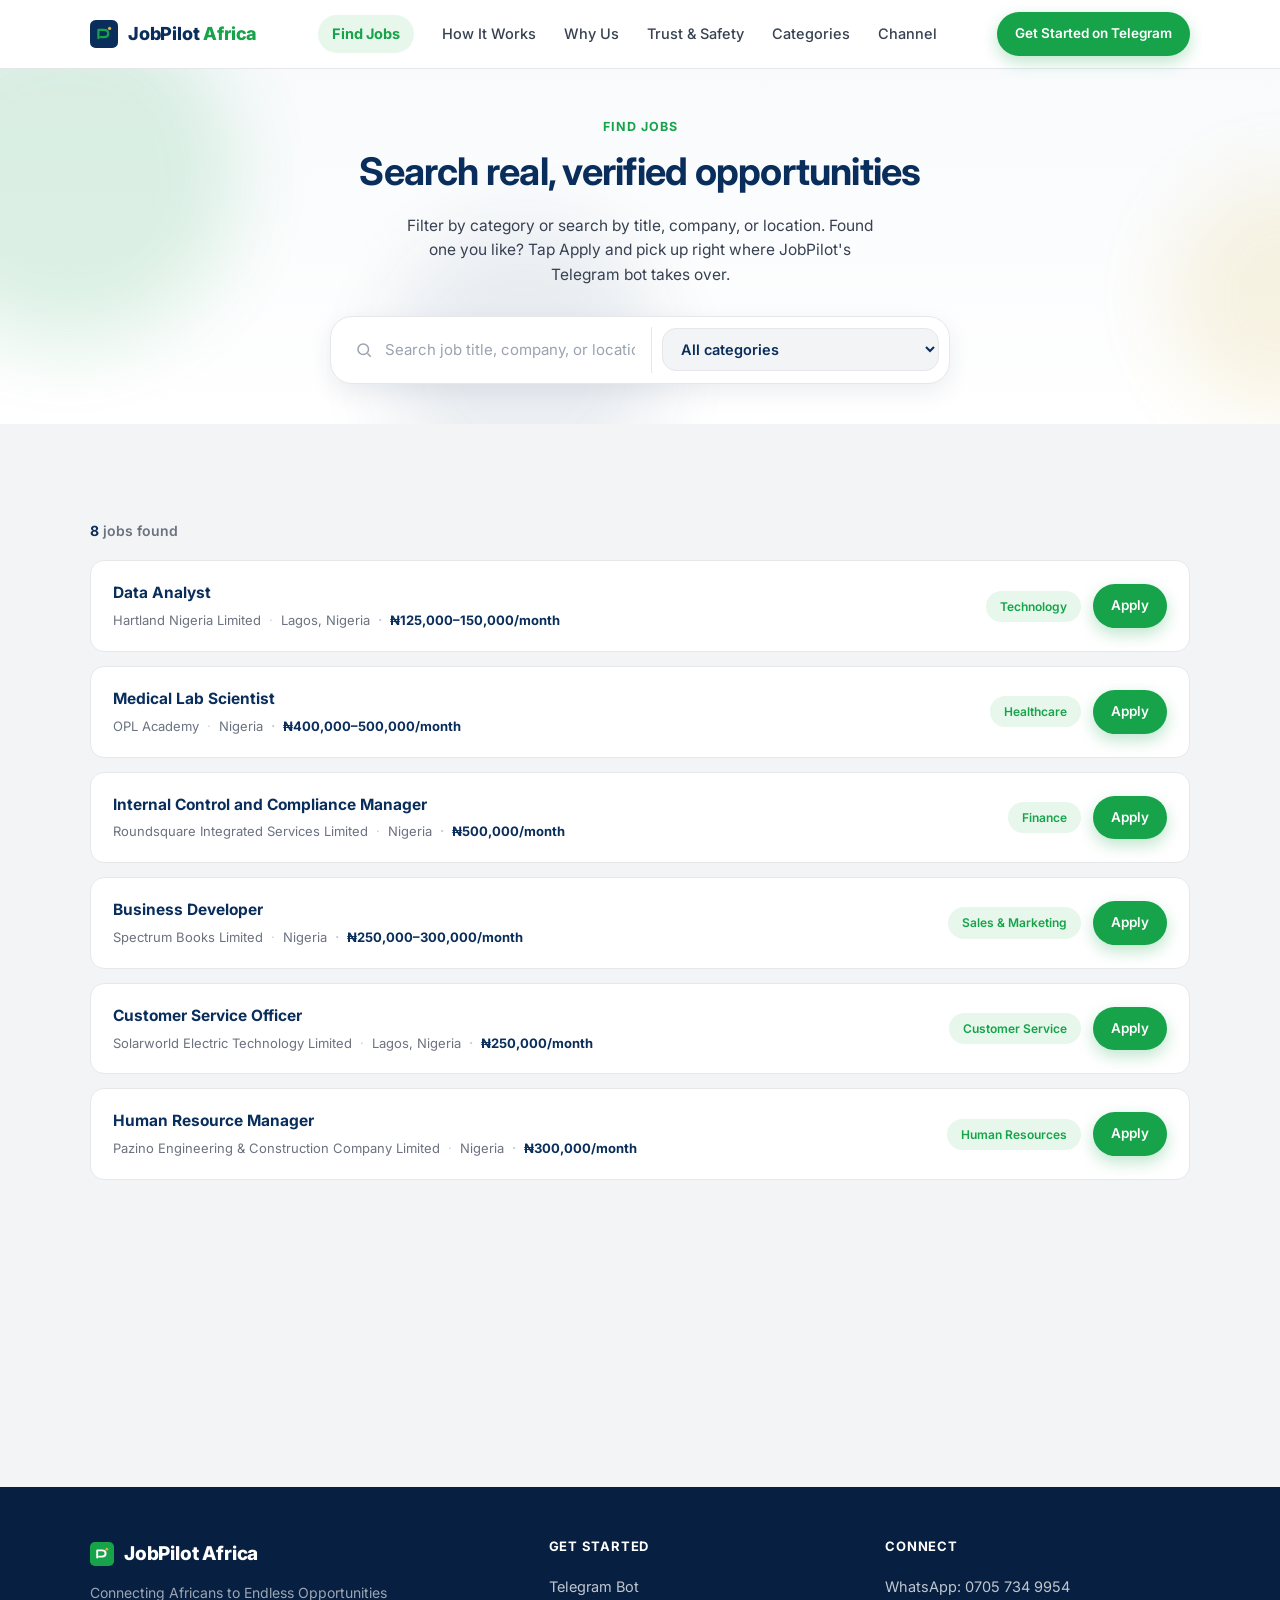
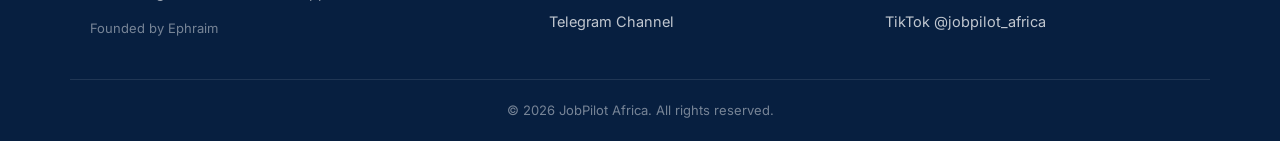
==== jobs.html @ ad6b69bc "Add jobs search page, remove flight animation, add favicon" ====
<!DOCTYPE html>
<html lang="en">
<head>
<meta charset="UTF-8">
<meta name="viewport" content="width=device-width, initial-scale=1.0">
<title>Find Jobs — JobPilot Africa</title>
<meta name="description" content="Search and filter real, verified job listings from JobPilot Africa across 16 industries in Nigeria, then apply straight from Telegram.">

<link rel="icon" href="favicon.ico" sizes="any">
<link rel="icon" href="favicon-32.png" type="image/png" sizes="32x32">
<link rel="icon" href="favicon-192.png" type="image/png" sizes="192x192">
<link rel="apple-touch-icon" href="apple-touch-icon.png">

<link rel="preconnect" href="https://fonts.googleapis.com">
<link rel="preconnect" href="https://fonts.gstatic.com" crossorigin>
<link href="https://fonts.googleapis.com/css2?family=Inter:wght@400;500;600;700;800&display=swap" rel="stylesheet">

<link rel="stylesheet" href="styles.css">
</head>
<body>

<a class="skip-link" href="#main">Skip to content</a>

<div class="scroll-progress" id="scrollProgress" aria-hidden="true"></div>

<!-- ============ HEADER ============ -->
<header class="site-header" id="top">
  <div class="container header-inner">
    <a href="index.html" class="brand">
      <span class="brand-mark" aria-hidden="true">
        <svg width="28" height="28" viewBox="0 0 100 100" fill="none">
          <rect width="100" height="100" rx="20" fill="#0A2E5C"/>
          <path d="M30 65 L30 35 L50 35 Q65 35 65 48 Q65 61 50 61 L38 61" stroke="#16A34A" stroke-width="8" fill="none" stroke-linecap="round" stroke-linejoin="round"/>
          <circle cx="70" cy="30" r="6" fill="#D4AF37"/>
        </svg>
      </span>
      <span class="brand-name">JobPilot <span class="brand-name-accent">Africa</span></span>
    </a>

    <nav class="main-nav" id="main-nav" aria-label="Primary">
      <a href="jobs.html" class="nav-highlight">Find Jobs</a>
      <a href="index.html#how-it-works">How It Works</a>
      <a href="index.html#why-us">Why Us</a>
      <a href="index.html#trust">Trust &amp; Safety</a>
      <a href="index.html#categories">Categories</a>
      <a href="https://t.me/jobpilotafrica" target="_blank" rel="noopener">Channel</a>
    </nav>

    <div class="header-actions">
      <a class="btn btn-primary btn-sm" href="https://t.me/JobPilot_Africa_Bot" target="_blank" rel="noopener">Get Started on Telegram</a>
      <button class="nav-toggle" id="navToggle" aria-label="Toggle menu" aria-expanded="false" aria-controls="mobileNav">
        <span></span><span></span><span></span>
      </button>
    </div>
  </div>

  <div class="mobile-nav" id="mobileNav">
    <a href="jobs.html" class="nav-highlight">Find Jobs</a>
    <a href="index.html#how-it-works">How It Works</a>
    <a href="index.html#why-us">Why Us</a>
    <a href="index.html#trust">Trust &amp; Safety</a>
    <a href="index.html#categories">Categories</a>
    <a href="https://t.me/jobpilotafrica" target="_blank" rel="noopener">Our Channel</a>
    <a class="btn btn-primary" href="https://t.me/JobPilot_Africa_Bot" target="_blank" rel="noopener">Get Started on Telegram</a>
  </div>
</header>

<main id="main">

  <!-- ============ JOBS SEARCH HERO ============ -->
  <section class="jobs-hero">
    <div class="jobs-hero-blobs" aria-hidden="true">
      <span class="blob blob-green"></span>
      <span class="blob blob-gold"></span>
      <span class="blob blob-navy"></span>
    </div>
    <div class="container jobs-hero-inner">
      <p class="eyebrow">Find Jobs</p>
      <h1>Search real, verified opportunities</h1>
      <p class="jobs-hero-sub">Filter by category or search by title, company, or location. Found one you like? Tap Apply and pick up right where JobPilot's Telegram bot takes over.</p>

      <div class="jobs-search-bar">
        <label class="jobs-search-input-wrap">
          <svg width="18" height="18" viewBox="0 0 24 24" fill="none" stroke="currentColor" stroke-width="2" aria-hidden="true"><circle cx="11" cy="11" r="7"/><path d="M21 21l-4.3-4.3"/></svg>
          <input type="text" id="jobSearchInput" placeholder="Search job title, company, or location…" autocomplete="off">
        </label>
        <select class="jobs-filter-select" id="categoryFilter">
          <option value="">All categories</option>
        </select>
      </div>
    </div>
  </section>

  <!-- ============ RESULTS ============ -->
  <section class="section jobs-section">
    <div class="container">
      <div class="jobs-results-bar">
        <p class="jobs-results-count" id="resultsCount" aria-live="polite"></p>
      </div>

      <div class="search-loading" id="searchLoading" aria-hidden="true">
        <span class="dots"><span></span><span></span><span></span></span>
        <span>Searching JobPilot listings…</span>
      </div>

      <div class="jobs-results-grid" id="jobsResultsGrid"></div>

      <div class="jobs-empty-state" id="jobsEmptyState">
        <h3>No listings match that search — yet</h3>
        <p>We add new verified jobs to this category regularly. In the meantime, see the full live list and set up Job Alerts inside the Telegram bot.</p>
        <a class="btn btn-primary" href="https://t.me/JobPilot_Africa_Bot" target="_blank" rel="noopener">Open Telegram bot</a>
      </div>
    </div>
  </section>

</main>

<!-- ============ FOOTER ============ -->
<footer class="site-footer">
  <div class="container footer-inner">
    <div class="footer-brand">
      <span class="brand">
        <span class="brand-mark" aria-hidden="true">
          <svg width="24" height="24" viewBox="0 0 100 100" fill="none">
            <rect width="100" height="100" rx="20" fill="#16A34A"/>
            <path d="M30 65 L30 35 L50 35 Q65 35 65 48 Q65 61 50 61 L38 61" stroke="#FFFFFF" stroke-width="8" fill="none" stroke-linecap="round" stroke-linejoin="round"/>
            <circle cx="70" cy="30" r="6" fill="#D4AF37"/>
          </svg>
        </span>
        <span class="brand-name footer-brand-name">JobPilot Africa</span>
      </span>
      <p class="footer-motto">Connecting Africans to Endless Opportunities</p>
      <p class="footer-founder">Founded by Ephraim</p>
    </div>

    <div class="footer-col">
      <h4>Get started</h4>
      <a href="https://t.me/JobPilot_Africa_Bot" target="_blank" rel="noopener">Telegram Bot</a>
      <a href="https://t.me/jobpilotafrica" target="_blank" rel="noopener">Telegram Channel</a>
    </div>

    <div class="footer-col">
      <h4>Connect</h4>
      <a href="https://wa.me/2347057349954" target="_blank" rel="noopener">WhatsApp: 0705 734 9954</a>
      <a href="https://www.tiktok.com/@jobpilot_africa" target="_blank" rel="noopener">TikTok @jobpilot_africa</a>
    </div>
  </div>

  <div class="container footer-bottom">
    <p>&copy; <span id="year"></span> JobPilot Africa. All rights reserved.</p>
  </div>
</footer>

<script src="jobs-data.js"></script>
<script src="jobs.js"></script>
</body>
</html>
---- styles.css ----
/* ==========================================================
   JobPilot Africa — Landing Page Styles
   ========================================================== */

:root {
  --navy: #0A2E5C;
  --navy-dark: #071f40;
  --green: #16A34A;
  --green-dark: #128a3e;
  --gold: #D4AF37;
  --white: #FFFFFF;
  --grey-light: #F3F4F6;
  --grey-dark: #374151;

  --border: #E5E7EB;
  --radius-sm: 8px;
  --radius-md: 14px;
  --radius-lg: 22px;
  --shadow-sm: 0 1px 2px rgba(10, 46, 92, 0.06);
  --shadow-md: 0 8px 24px rgba(10, 46, 92, 0.08);
  --shadow-lg: 0 20px 48px rgba(10, 46, 92, 0.14);
  --container-w: 1140px;
  --font: 'Inter', -apple-system, BlinkMacSystemFont, 'Segoe UI', Roboto, sans-serif;
}

* { box-sizing: border-box; }
html { scroll-behavior: smooth; }

body {
  margin: 0;
  font-family: var(--font);
  color: var(--grey-dark);
  background: var(--white);
  line-height: 1.6;
  -webkit-font-smoothing: antialiased;
}

img, svg { display: block; max-width: 100%; }

a { color: inherit; text-decoration: none; }

h1, h2, h3, h4 {
  color: var(--navy);
  font-weight: 700;
  line-height: 1.2;
  margin: 0 0 0.5em;
}

p { margin: 0 0 1em; }
p:last-child { margin-bottom: 0; }

.container {
  width: 100%;
  max-width: var(--container-w);
  margin: 0 auto;
  padding: 0 20px;
}

.skip-link {
  position: absolute;
  left: -999px;
  top: 0;
  background: var(--navy);
  color: #fff;
  padding: 10px 16px;
  border-radius: 0 0 8px 0;
  z-index: 1000;
}
.skip-link:focus { left: 0; }

/* ---------- Scroll progress bar ---------- */
.scroll-progress {
  position: fixed;
  top: 0;
  left: 0;
  height: 3px;
  width: 100%;
  z-index: 200;
  background: transparent;
  pointer-events: none;
}
.scroll-progress::before {
  content: '';
  display: block;
  height: 100%;
  width: var(--scroll-pct, 0%);
  background: linear-gradient(90deg, var(--green), var(--gold));
  transition: width 0.05s linear;
}

/* Give hover-interactive cards their own stacking context so a lifted
   card's shadow/transform reliably renders above its grid neighbors. */
.card, .step, .feature, .category-card, .opportunity-card,
.stats-strip, .section-head, .cta-inline, .final-cta-inner {
  position: relative;
  z-index: 1;
}

/* ---------- Buttons ---------- */
.btn {
  display: inline-flex;
  align-items: center;
  justify-content: center;
  gap: 8px;
  font-weight: 600;
  font-size: 15px;
  padding: 12px 22px;
  border-radius: 999px;
  border: 2px solid transparent;
  cursor: pointer;
  position: relative;
  overflow: hidden;
  isolation: isolate;
  transition: transform 0.2s cubic-bezier(0.22, 1, 0.36, 1), box-shadow 0.2s ease, background 0.15s ease, color 0.15s ease, border-color 0.15s ease;
  white-space: nowrap;
}
.btn::before {
  content: '';
  position: absolute;
  inset: 0;
  z-index: -1;
  background: linear-gradient(115deg, transparent 30%, rgba(255, 255, 255, 0.35) 48%, rgba(255, 255, 255, 0.35) 52%, transparent 70%);
  transform: translateX(-120%);
  transition: transform 0.6s ease;
}
.btn:hover::before { transform: translateX(120%); }
.btn-primary {
  background: var(--green);
  color: #fff;
  box-shadow: 0 6px 16px rgba(22, 163, 74, 0.28);
}
.btn-primary:hover { background: var(--green-dark); transform: translateY(-2px) scale(1.02); box-shadow: 0 10px 24px rgba(22, 163, 74, 0.34); }
.btn-primary:active { transform: translateY(0) scale(0.99); }
.btn-ghost {
  background: transparent;
  color: var(--navy);
  border-color: var(--border);
}
.btn-ghost:hover { border-color: var(--navy); background: var(--grey-light); transform: translateY(-2px); }
.btn-lg { padding: 15px 30px; font-size: 16px; }
.btn-sm { padding: 9px 16px; font-size: 13.5px; }

/* ---------- Header ---------- */
.site-header {
  position: sticky;
  top: 0;
  z-index: 100;
  background: rgba(255, 255, 255, 0.92);
  backdrop-filter: saturate(180%) blur(10px);
  border-bottom: 1px solid var(--border);
  box-shadow: 0 1px 0 rgba(10, 46, 92, 0);
  transition: box-shadow 0.3s ease;
}
.site-header.scrolled { box-shadow: 0 8px 24px rgba(10, 46, 92, 0.09); }
.header-inner {
  display: flex;
  align-items: center;
  justify-content: space-between;
  height: 68px;
  gap: 16px;
}
.brand { display: flex; align-items: center; gap: 10px; }
.brand-mark { display: flex; }
.brand-name {
  font-weight: 800;
  font-size: 18px;
  color: var(--navy);
  letter-spacing: -0.01em;
}
.brand-name-accent { color: var(--green); }
.footer-brand-name { color: #fff; font-size: 19px; }

.main-nav {
  display: none;
  align-items: center;
  gap: 28px;
  font-weight: 500;
  font-size: 14.5px;
  color: var(--grey-dark);
}
.main-nav a {
  position: relative;
  padding: 4px 0;
  transition: color 0.2s ease;
}
.main-nav a::after {
  content: '';
  position: absolute;
  left: 0;
  bottom: -2px;
  width: 100%;
  height: 2px;
  background: var(--green);
  border-radius: 2px;
  transform: scaleX(0);
  transform-origin: right;
  transition: transform 0.28s ease;
}
.main-nav a:hover { color: var(--green); }
.main-nav a:hover::after { transform: scaleX(1); transform-origin: left; }

/* "Find Jobs" nav pill — the entry point into the search page, so it gets
   a little visual weight instead of blending into the plain text links. */
.main-nav a.nav-highlight,
.mobile-nav a.nav-highlight {
  color: var(--green);
  font-weight: 700;
}
.main-nav a.nav-highlight {
  background: #E7F7EC;
  padding: 7px 14px;
  border-radius: 999px;
}
.main-nav a.nav-highlight::after { display: none; }
.main-nav a.nav-highlight:hover { background: var(--green); color: #fff; }

.header-actions { display: flex; align-items: center; gap: 14px; }
.header-actions .btn-primary { display: none; }

.nav-toggle {
  display: flex;
  flex-direction: column;
  justify-content: center;
  gap: 5px;
  width: 38px;
  height: 38px;
  background: none;
  border: 1px solid var(--border);
  border-radius: var(--radius-sm);
  cursor: pointer;
}
.nav-toggle span {
  display: block;
  width: 18px;
  height: 2px;
  margin: 0 auto;
  background: var(--navy);
  transition: transform 0.2s ease, opacity 0.2s ease;
}
.nav-toggle.open span:nth-child(1) { transform: translateY(7px) rotate(45deg); }
.nav-toggle.open span:nth-child(2) { opacity: 0; }
.nav-toggle.open span:nth-child(3) { transform: translateY(-7px) rotate(-45deg); }

.mobile-nav {
  display: flex;
  flex-direction: column;
  gap: 2px;
  max-height: 0;
  overflow: hidden;
  background: var(--white);
  border-bottom: 1px solid transparent;
  transition: max-height 0.28s ease, border-color 0.28s ease;
}
.mobile-nav.open { max-height: 340px; border-color: var(--border); }
.mobile-nav a {
  padding: 14px 20px;
  font-weight: 500;
  font-size: 15px;
  border-top: 1px solid var(--border);
}
.mobile-nav .btn { margin: 14px 20px; }

/* ---------- Hero ---------- */
.hero { background: linear-gradient(180deg, #F8FAFC 0%, #FFFFFF 100%); }
/* hero-top contains the blobs' absolute positioning context — deliberately
   does NOT include .stats-strip below, so the blobs can never paint over it
   (they used to, when .hero itself was the containing block: an absolutely
   positioned z-index:0 layer paints *after* — i.e. on top of — a plain
   static in-flow sibling like .stats-strip in CSS's stacking order, which
   is what was washing out the ₦2,000 stat). */
.hero-top { position: relative; overflow: hidden; }
.hero-inner {
  position: relative;
  z-index: 20;
  display: grid;
  grid-template-columns: 1fr;
  gap: 40px;
  padding: 56px 20px 48px;
  align-items: center;
}

/* Ambient background blobs — confined to .hero-top, sized with clamp() so
   they scale down on narrow screens instead of overlapping the headline. */
.hero-blobs {
  position: absolute;
  inset: 0;
  z-index: 0;
  overflow: hidden;
  pointer-events: none;
  transform: translateY(calc(var(--hero-scroll, 0) * 30px));
  opacity: calc(1 - var(--hero-scroll, 0) * 0.6);
  transition: opacity 0.1s linear;
}
.blob {
  position: absolute;
  border-radius: 50%;
  filter: blur(40px);
  opacity: 0.14;
  will-change: transform;
}
.blob-green {
  width: clamp(110px, 34vw, 340px);
  height: clamp(110px, 34vw, 340px);
  background: var(--green);
  top: -12%;
  left: -10%;
  animation: blobDrift 16s ease-in-out infinite;
}
.blob-gold {
  width: clamp(90px, 24vw, 240px);
  height: clamp(90px, 24vw, 240px);
  background: var(--gold);
  top: 42%;
  right: -8%;
  animation: blobDrift 20s ease-in-out infinite reverse;
}
.blob-navy {
  width: clamp(100px, 28vw, 280px);
  height: clamp(100px, 28vw, 280px);
  background: var(--navy);
  bottom: -14%;
  left: 22%;
  opacity: 0.09;
  animation: blobDrift 18s ease-in-out infinite;
  animation-delay: -4s;
}
@keyframes blobDrift {
  0%, 100% { transform: translate(0, 0) scale(1); }
  33% { transform: translate(16px, 12px) scale(1.06); }
  66% { transform: translate(-12px, 16px) scale(0.96); }
}
@media (max-width: 480px) {
  .blob { filter: blur(28px); opacity: 0.12; }
  .blob-green { top: -14%; left: -14%; }
  .blob-gold { top: 46%; right: -12%; }
}

/* Staggered hero entrance */
.hero-in {
  opacity: 0;
  transform: translateY(18px);
  animation: fadeInUp 0.7s cubic-bezier(0.22, 1, 0.36, 1) forwards;
}
.hero-in-1 { animation-delay: 0.05s; }
.hero-in-2 { animation-delay: 0.15s; }
.hero-in-3 { animation-delay: 0.28s; }
.hero-in-4 { animation-delay: 0.4s; }
.hero-in-5 { animation-delay: 0.5s; }

@keyframes fadeInUp {
  to { opacity: 1; transform: translateY(0); }
}
.eyebrow {
  text-transform: uppercase;
  letter-spacing: 0.08em;
  font-size: 12.5px;
  font-weight: 700;
  color: var(--green);
  margin: 0 0 12px;
}
.hero h1 {
  font-size: clamp(30px, 6vw, 48px);
  letter-spacing: -0.02em;
  margin-bottom: 18px;
}
.text-accent { color: var(--green); }
.hero-sub {
  font-size: 17px;
  color: var(--grey-dark);
  max-width: 540px;
  margin-bottom: 26px;
}
.hero-ctas { display: flex; flex-wrap: wrap; gap: 14px; margin-bottom: 16px; }
.hero-note { font-size: 13.5px; color: #6B7280; }

.hero-visual { display: flex; justify-content: center; perspective: 1000px; }
.phone-card-float {
  width: 100%;
  max-width: 360px;
  animation: floatBob 5s ease-in-out 1.1s infinite;
}
.phone-card {
  width: 100%;
  background: var(--navy);
  border-radius: var(--radius-lg);
  box-shadow: var(--shadow-lg);
  overflow: hidden;
  border: 1px solid rgba(255,255,255,0.06);
  transform-style: preserve-3d;
  transition: transform 0.25s ease-out, box-shadow 0.25s ease-out;
  will-change: transform;
}
@keyframes floatBob {
  0%, 100% { transform: translateY(0); }
  50% { transform: translateY(-10px); }
}
.phone-card-header {
  display: flex;
  align-items: center;
  gap: 6px;
  padding: 14px 16px;
  border-bottom: 1px solid rgba(255,255,255,0.08);
}
.phone-card-header .dot { width: 9px; height: 9px; border-radius: 50%; }
.phone-card-title {
  margin-left: 8px;
  color: rgba(255,255,255,0.75);
  font-size: 12.5px;
  font-weight: 600;
}
.phone-card-body { padding: 18px 16px 22px; display: flex; flex-direction: column; gap: 10px; }
.chat-bubble {
  padding: 10px 14px;
  border-radius: 14px;
  font-size: 13px;
  line-height: 1.45;
  max-width: 88%;
  opacity: 0;
}
.chat-bubble.bot {
  background: rgba(255,255,255,0.08);
  color: #E5E7EB;
  border-bottom-left-radius: 4px;
  align-self: flex-start;
  transform: translate(-10px, 6px);
}
.chat-bubble.user {
  background: var(--green);
  color: #fff;
  border-bottom-right-radius: 4px;
  align-self: flex-end;
  transform: translate(10px, 6px);
}
.bubble-1 { animation-delay: 0.9s; }
.bubble-2 { animation-delay: 1.6s; }
.bubble-3 { animation-delay: 2.75s; }
@keyframes bubbleIn { to { opacity: 1; transform: translate(0, 0); } }

.typing-indicator {
  display: flex;
  align-items: center;
  gap: 4px;
  align-self: flex-start;
  padding: 10px 12px;
  opacity: 0;
  animation-delay: 2.2s;
}
.typing-indicator span {
  width: 6px; height: 6px;
  border-radius: 50%;
  background: rgba(255,255,255,0.55);
  animation: dotPulse 1s ease-in-out infinite;
}
.typing-indicator span:nth-child(2) { animation-delay: 0.15s; }
.typing-indicator span:nth-child(3) { animation-delay: 0.3s; }
@keyframes typingAppear {
  0% { opacity: 0; }
  15%, 80% { opacity: 1; }
  100% { opacity: 0; }
}
@keyframes dotPulse {
  0%, 60%, 100% { transform: translateY(0); opacity: 0.5; }
  30% { transform: translateY(-3px); opacity: 1; }
}

.cv-preview {
  margin-top: 8px;
  background: #fff;
  border-radius: 10px;
  padding: 16px;
  display: flex;
  flex-direction: column;
  gap: 8px;
  opacity: 0;
  transform: translateY(6px);
  animation-delay: 3.35s;
}
.cv-line {
  height: 8px;
  border-radius: 4px;
  background: var(--grey-light);
  width: 80%;
  transform: scaleX(0);
  transform-origin: left;
  animation-delay: 3.55s;
}
.cv-line-title { width: 45%; height: 10px; background: var(--gold); animation-delay: 3.45s; }
.cv-line:nth-of-type(2) { animation-delay: 3.6s; }
.cv-line:nth-of-type(3) { animation-delay: 3.72s; }
.cv-line:nth-of-type(4) { animation-delay: 3.84s; }

/* All of the above are dormant (opacity:0, no animation-name) until the
   hero mockup scrolls into view — see IntersectionObserver in script.js.
   Longhand animation-* properties here (never the shorthand) so they layer
   on top of the animation-delay values above instead of resetting them. */
.phone-card-body.chat-animate .chat-bubble {
  animation-name: bubbleIn;
  animation-duration: 0.5s;
  animation-timing-function: cubic-bezier(0.22, 1, 0.36, 1);
  animation-fill-mode: forwards;
}
.phone-card-body.chat-animate .typing-indicator {
  animation-name: typingAppear;
  animation-duration: 1.15s;
  animation-timing-function: ease;
  animation-fill-mode: forwards;
}
.phone-card-body.chat-animate .cv-preview {
  animation-name: bubbleIn;
  animation-duration: 0.5s;
  animation-timing-function: ease;
  animation-fill-mode: forwards;
}
.phone-card-body.chat-animate .cv-line {
  animation-name: growLine;
  animation-duration: 0.5s;
  animation-timing-function: ease-out;
  animation-fill-mode: forwards;
}
@keyframes growLine { to { transform: scaleX(1); } }

/* Stats strip */
.stats-strip { background: var(--navy); }
.stats-grid {
  display: grid;
  grid-template-columns: repeat(2, 1fr);
  gap: 24px;
  padding: 30px 20px;
}
.stat { text-align: center; }
.stat-num { display: block; font-size: 26px; font-weight: 800; color: var(--gold); font-variant-numeric: tabular-nums; }
.stat-label { display: block; font-size: 12.5px; color: rgba(255,255,255,0.75); margin-top: 4px; }

/* ---------- Sections ---------- */
.section { padding: 72px 0; }
.section:nth-of-type(even) { background: var(--grey-light); }
.section-head { max-width: 620px; margin: 0 auto 44px; text-align: center; }
.section-head h2 { font-size: clamp(24px, 4vw, 34px); letter-spacing: -0.01em; }
.section-sub { color: #6B7280; font-size: 15.5px; }

.grid-3 {
  display: grid;
  grid-template-columns: 1fr;
  gap: 20px;
}

.card {
  background: var(--white);
  border: 1px solid var(--border);
  border-radius: var(--radius-md);
  padding: 28px 24px;
  box-shadow: var(--shadow-sm);
  transition: transform 0.25s cubic-bezier(0.22, 1, 0.36, 1), box-shadow 0.25s ease;
}
.card:hover { transform: translateY(-4px); box-shadow: var(--shadow-md); }
.card-icon {
  width: 44px; height: 44px;
  border-radius: 12px;
  background: var(--grey-light);
  display: flex; align-items: center; justify-content: center;
  margin-bottom: 16px;
  transition: transform 0.25s ease, background 0.25s ease;
}
.card:hover .card-icon { transform: scale(1.08) rotate(-4deg); background: #E7F7EC; }
.card h3 { font-size: 17px; margin-bottom: 8px; }
.card p { color: #6B7280; font-size: 14.5px; }

/* How it works */
.steps {
  display: grid;
  grid-template-columns: 1fr;
  gap: 22px;
  margin-bottom: 40px;
}
.step {
  background: var(--white);
  border: 1px solid var(--border);
  border-radius: var(--radius-md);
  padding: 26px 22px;
  position: relative;
  transition: transform 0.25s cubic-bezier(0.22, 1, 0.36, 1), box-shadow 0.25s ease;
}
.step:hover { transform: translateY(-4px); box-shadow: var(--shadow-md); }
.step-num {
  width: 34px; height: 34px;
  border-radius: 50%;
  background: var(--navy);
  color: var(--gold);
  font-weight: 800;
  font-size: 15px;
  display: flex; align-items: center; justify-content: center;
  margin-bottom: 14px;
  transition: transform 0.25s ease, background 0.25s ease;
}
.step:hover .step-num { transform: scale(1.1); background: var(--green); }
.step h3 { font-size: 16.5px; margin-bottom: 6px; }
.step p { color: #6B7280; font-size: 14.5px; }
.cta-inline { text-align: center; }

/* Why us */
.feature {
  background: var(--white);
  border: 1px solid var(--border);
  border-radius: var(--radius-md);
  padding: 26px 22px;
  transition: transform 0.25s cubic-bezier(0.22, 1, 0.36, 1), box-shadow 0.25s ease;
}
.feature:hover { transform: translateY(-4px); box-shadow: var(--shadow-md); }
.feature-badge {
  display: inline-flex;
  align-items: center;
  justify-content: center;
  width: 38px; height: 38px;
  border-radius: 10px;
  background: var(--navy);
  color: var(--gold);
  font-weight: 800;
  font-size: 15px;
  margin-bottom: 14px;
  transition: transform 0.25s ease;
}
.feature:hover .feature-badge { transform: scale(1.1) rotate(-4deg); }
.feature h3 { font-size: 16.5px; margin-bottom: 6px; }
.feature p { color: #6B7280; font-size: 14.5px; }

/* Categories */
.category-grid {
  display: grid;
  grid-template-columns: repeat(2, 1fr);
  gap: 12px;
}
.category-card {
  background: var(--white);
  border: 1px solid var(--border);
  border-radius: var(--radius-sm);
  padding: 16px 16px;
  border-left: 4px solid var(--green);
  transition: transform 0.2s cubic-bezier(0.22, 1, 0.36, 1), box-shadow 0.2s ease, border-color 0.2s ease;
  opacity: 0;
  transform: translateY(14px);
}
.category-grid.is-visible .category-card {
  animation: fadeInUp 0.55s cubic-bezier(0.22, 1, 0.36, 1) forwards;
}
.category-card:hover {
  transform: translateY(-3px);
  box-shadow: var(--shadow-md);
  border-left-color: var(--gold);
}
.category-card .cat-name { display: block; font-weight: 600; font-size: 14px; color: var(--navy); margin-bottom: 3px; }
.category-card .cat-count { display: block; font-size: 12.5px; color: #6B7280; }

/* Live Opportunities */
.opportunity-grid {
  display: grid;
  grid-template-columns: 1fr;
  gap: 14px;
  margin-bottom: 32px;
}
.opportunity-card {
  background: var(--white);
  border: 1px solid var(--border);
  border-radius: var(--radius-md);
  padding: 20px 22px;
  display: flex;
  align-items: center;
  justify-content: space-between;
  gap: 16px;
  flex-wrap: wrap;
  opacity: 0;
  transform: translateY(14px);
  transition: transform 0.25s cubic-bezier(0.22, 1, 0.36, 1), box-shadow 0.25s ease, border-color 0.25s ease;
}
.opportunity-grid.is-visible .opportunity-card {
  animation: fadeInUp 0.55s cubic-bezier(0.22, 1, 0.36, 1) forwards;
}
.opportunity-card:hover {
  transform: translateY(-3px);
  box-shadow: var(--shadow-md);
  border-color: var(--green);
}
.opportunity-main { min-width: 0; }
.opportunity-title {
  display: block;
  font-weight: 700;
  font-size: 15.5px;
  color: var(--navy);
  margin-bottom: 4px;
}
.opportunity-meta {
  display: flex;
  flex-wrap: wrap;
  align-items: center;
  gap: 8px;
  font-size: 13px;
  color: #6B7280;
}
.opportunity-meta .dot-sep::before { content: '·'; margin-right: 8px; color: #C7CCD3; }
.opportunity-category {
  flex-shrink: 0;
  font-size: 12px;
  font-weight: 600;
  color: var(--green);
  background: #E7F7EC;
  border-radius: 999px;
  padding: 6px 14px;
  white-space: nowrap;
}
.opportunity-salary {
  font-weight: 700;
  color: var(--navy);
}

/* ---------- Jobs search page (jobs.html) ---------- */

/* Header banner: same soft gradient + drifting blob treatment as the hero,
   scoped to its own container so it doesn't depend on hero markup. */
.jobs-hero {
  position: relative;
  overflow: hidden;
  background: linear-gradient(180deg, #F8FAFC 0%, #FFFFFF 100%);
  padding: 48px 0 40px;
  text-align: center;
}
.jobs-hero-blobs {
  position: absolute;
  inset: 0;
  z-index: 0;
  overflow: hidden;
  pointer-events: none;
}
.jobs-hero-blobs .blob-green { top: -18%; left: -8%; }
.jobs-hero-blobs .blob-gold { top: 30%; right: -10%; }
.jobs-hero-blobs .blob-navy { bottom: -22%; left: 30%; opacity: 0.08; }
.jobs-hero-inner { position: relative; z-index: 1; max-width: 680px; margin: 0 auto; }
.jobs-hero .eyebrow { justify-content: center; display: flex; }
.jobs-hero h1 { font-size: clamp(26px, 5vw, 38px); letter-spacing: -0.02em; }
.jobs-hero-sub { color: var(--grey-dark); font-size: 15.5px; max-width: 480px; margin: 0 auto 28px; }

/* Search bar */
.jobs-search-bar {
  display: flex;
  flex-direction: column;
  gap: 10px;
  background: var(--white);
  border: 1px solid var(--border);
  border-radius: var(--radius-lg);
  box-shadow: var(--shadow-md);
  padding: 10px;
  max-width: 620px;
  margin: 0 auto;
}
.jobs-search-input-wrap {
  display: flex;
  align-items: center;
  gap: 10px;
  padding: 10px 14px;
  flex: 1;
}
.jobs-search-input-wrap svg { flex-shrink: 0; color: #9AA3AF; }
.jobs-search-input-wrap input {
  border: none;
  outline: none;
  font: inherit;
  font-size: 15px;
  color: var(--grey-dark);
  width: 100%;
  background: transparent;
}
.jobs-search-input-wrap input::placeholder { color: #9AA3AF; }
.jobs-filter-select {
  border: 1px solid var(--border);
  border-radius: var(--radius-md);
  padding: 11px 14px;
  font: inherit;
  font-size: 14.5px;
  font-weight: 600;
  color: var(--navy);
  background: var(--grey-light);
  cursor: pointer;
}
.jobs-filter-select:focus { outline: 2px solid var(--green); outline-offset: 1px; }

/* Live "searching" indicator — three bouncing dots in brand colours, shown
   briefly while a search/filter is being applied so it reads as a live
   lookup rather than an instant client-side filter. */
.search-loading {
  display: none;
  align-items: center;
  justify-content: center;
  gap: 8px;
  padding: 36px 0;
  color: var(--navy);
  font-size: 14px;
  font-weight: 600;
}
.search-loading.is-active { display: flex; }
.search-loading .dots { display: flex; gap: 6px; }
.search-loading .dots span {
  width: 9px;
  height: 9px;
  border-radius: 50%;
  animation: searchDotPulse 1s ease-in-out infinite;
}
.search-loading .dots span:nth-child(1) { background: var(--green); animation-delay: 0s; }
.search-loading .dots span:nth-child(2) { background: var(--gold); animation-delay: 0.15s; }
.search-loading .dots span:nth-child(3) { background: var(--navy); animation-delay: 0.3s; }
@keyframes searchDotPulse {
  0%, 60%, 100% { transform: translateY(0) scale(1); opacity: 0.55; }
  30% { transform: translateY(-6px) scale(1.15); opacity: 1; }
}

.jobs-results-bar {
  display: flex;
  align-items: center;
  justify-content: space-between;
  flex-wrap: wrap;
  gap: 10px;
  margin-bottom: 18px;
}
.jobs-results-count { font-size: 14px; color: #6B7280; font-weight: 600; }
.jobs-results-count strong { color: var(--navy); }

.jobs-results-grid {
  display: grid;
  grid-template-columns: 1fr;
  gap: 14px;
  transition: opacity 0.2s ease;
}
.jobs-results-grid .opportunity-card {
  opacity: 1;
  transform: none;
  animation: none;
}
.jobs-results-grid .opportunity-card.card-enter {
  animation: fadeInUp 0.4s cubic-bezier(0.22, 1, 0.36, 1) forwards;
}
.job-card-actions {
  display: flex;
  align-items: center;
  gap: 12px;
  flex-shrink: 0;
}

.jobs-empty-state {
  display: none;
  text-align: center;
  padding: 56px 20px;
  color: #6B7280;
}
.jobs-empty-state.is-active { display: block; }
.jobs-empty-state h3 { color: var(--navy); font-size: 18px; margin-bottom: 8px; }
.jobs-empty-state p { font-size: 14.5px; max-width: 380px; margin: 0 auto 20px; }

.jobs-section { padding: 56px 0 96px; }

/* Final CTA */
.section.final-cta { background: var(--navy); }
.final-cta-inner { text-align: center; max-width: 620px; margin: 0 auto; }
.final-cta h2 { color: #fff; font-size: clamp(24px, 4vw, 32px); }
.final-cta p { color: rgba(255,255,255,0.78); margin-bottom: 26px; }
.final-cta .hero-note { color: rgba(255,255,255,0.55); margin-top: 18px; }

/* ---------- Footer ---------- */
.site-footer { background: var(--navy-dark); color: rgba(255,255,255,0.85); padding-top: 52px; }
.footer-inner {
  display: grid;
  grid-template-columns: 1fr;
  gap: 32px;
  padding-bottom: 40px;
}
.footer-brand .brand { margin-bottom: 12px; }
.footer-motto { font-size: 14px; color: rgba(255,255,255,0.6); max-width: 320px; }
.footer-founder { font-size: 13px; color: rgba(255,255,255,0.45); margin-top: 6px; }
.footer-col h4 {
  color: #fff;
  font-size: 13px;
  text-transform: uppercase;
  letter-spacing: 0.06em;
  margin-bottom: 14px;
}
.footer-col a {
  display: block;
  font-size: 14.5px;
  color: rgba(255,255,255,0.75);
  padding: 6px 0;
}
.footer-col a:hover { color: var(--gold); }
.footer-bottom {
  border-top: 1px solid rgba(255,255,255,0.1);
  padding: 20px 0;
  font-size: 13px;
  color: rgba(255,255,255,0.45);
  text-align: center;
}

/* ---------- Reveal animation ----------
   Uses a CSS *animation* (not transition) so it never fights with the
   separate hover transitions declared on .card/.step/.feature/.category-card. */
.reveal { opacity: 0; transform: translateY(20px); }
.reveal.is-visible {
  animation: fadeInUp 0.7s cubic-bezier(0.22, 1, 0.36, 1) forwards;
}

/* Staggered wave for repeated grid items */
.grid-3 .card:nth-child(1), .steps .step:nth-child(1) { animation-delay: 0.02s; }
.grid-3 .card:nth-child(2), .steps .step:nth-child(2) { animation-delay: 0.1s; }
.grid-3 .card:nth-child(3), .steps .step:nth-child(3) { animation-delay: 0.18s; }
.steps .step:nth-child(4) { animation-delay: 0.26s; }

/* Why-us feature grid: two rows of three */
.why-us .feature:nth-child(1) { animation-delay: 0.02s; }
.why-us .feature:nth-child(2) { animation-delay: 0.08s; }
.why-us .feature:nth-child(3) { animation-delay: 0.14s; }
.why-us .feature:nth-child(4) { animation-delay: 0.2s; }
.why-us .feature:nth-child(5) { animation-delay: 0.26s; }
.why-us .feature:nth-child(6) { animation-delay: 0.32s; }

@media (prefers-reduced-motion: reduce) {
  /* Kill auto-playing / scroll-triggered entrance animations, but leave
     hover micro-interactions (transitions) intact since those are
     user-initiated and not the kind of motion this preference targets. */
  .reveal, .category-card, .opportunity-card,
  .hero-in, .chat-bubble, .typing-indicator, .cv-preview, .cv-line,
  .phone-card-float, .blob {
    opacity: 1 !important;
    transform: none !important;
    animation: none !important;
  }
  #phoneCard { transition: none; }
  .btn::before { display: none; }
  .hero-blobs { transform: none !important; opacity: 0.14 !important; }
  html { scroll-behavior: auto; }
  .search-loading span { animation: none !important; }
}

/* ==========================================================
   Breakpoints
   ========================================================== */
@media (min-width: 640px) {
  .grid-3 { grid-template-columns: repeat(2, 1fr); }
  .steps { grid-template-columns: repeat(2, 1fr); }
  .category-grid { grid-template-columns: repeat(3, 1fr); }
  .stats-grid { grid-template-columns: repeat(4, 1fr); }
  .jobs-search-bar { flex-direction: row; align-items: center; }
  .jobs-search-input-wrap { border-right: 1px solid var(--border); }
}

@media (min-width: 860px) {
  .main-nav { display: flex; }
  .header-actions .btn-primary { display: inline-flex; }
  .nav-toggle { display: none; }
  .mobile-nav { display: none !important; }

  .hero-inner { grid-template-columns: 1.05fr 0.95fr; padding: 84px 20px 64px; }
  .footer-inner { grid-template-columns: 1.4fr 1fr 1fr; }
}

@media (min-width: 1024px) {
  .grid-3 { grid-template-columns: repeat(3, 1fr); }
  .steps { grid-template-columns: repeat(4, 1fr); }
  .category-grid { grid-template-columns: repeat(4, 1fr); }
  .section { padding: 96px 0; }
}
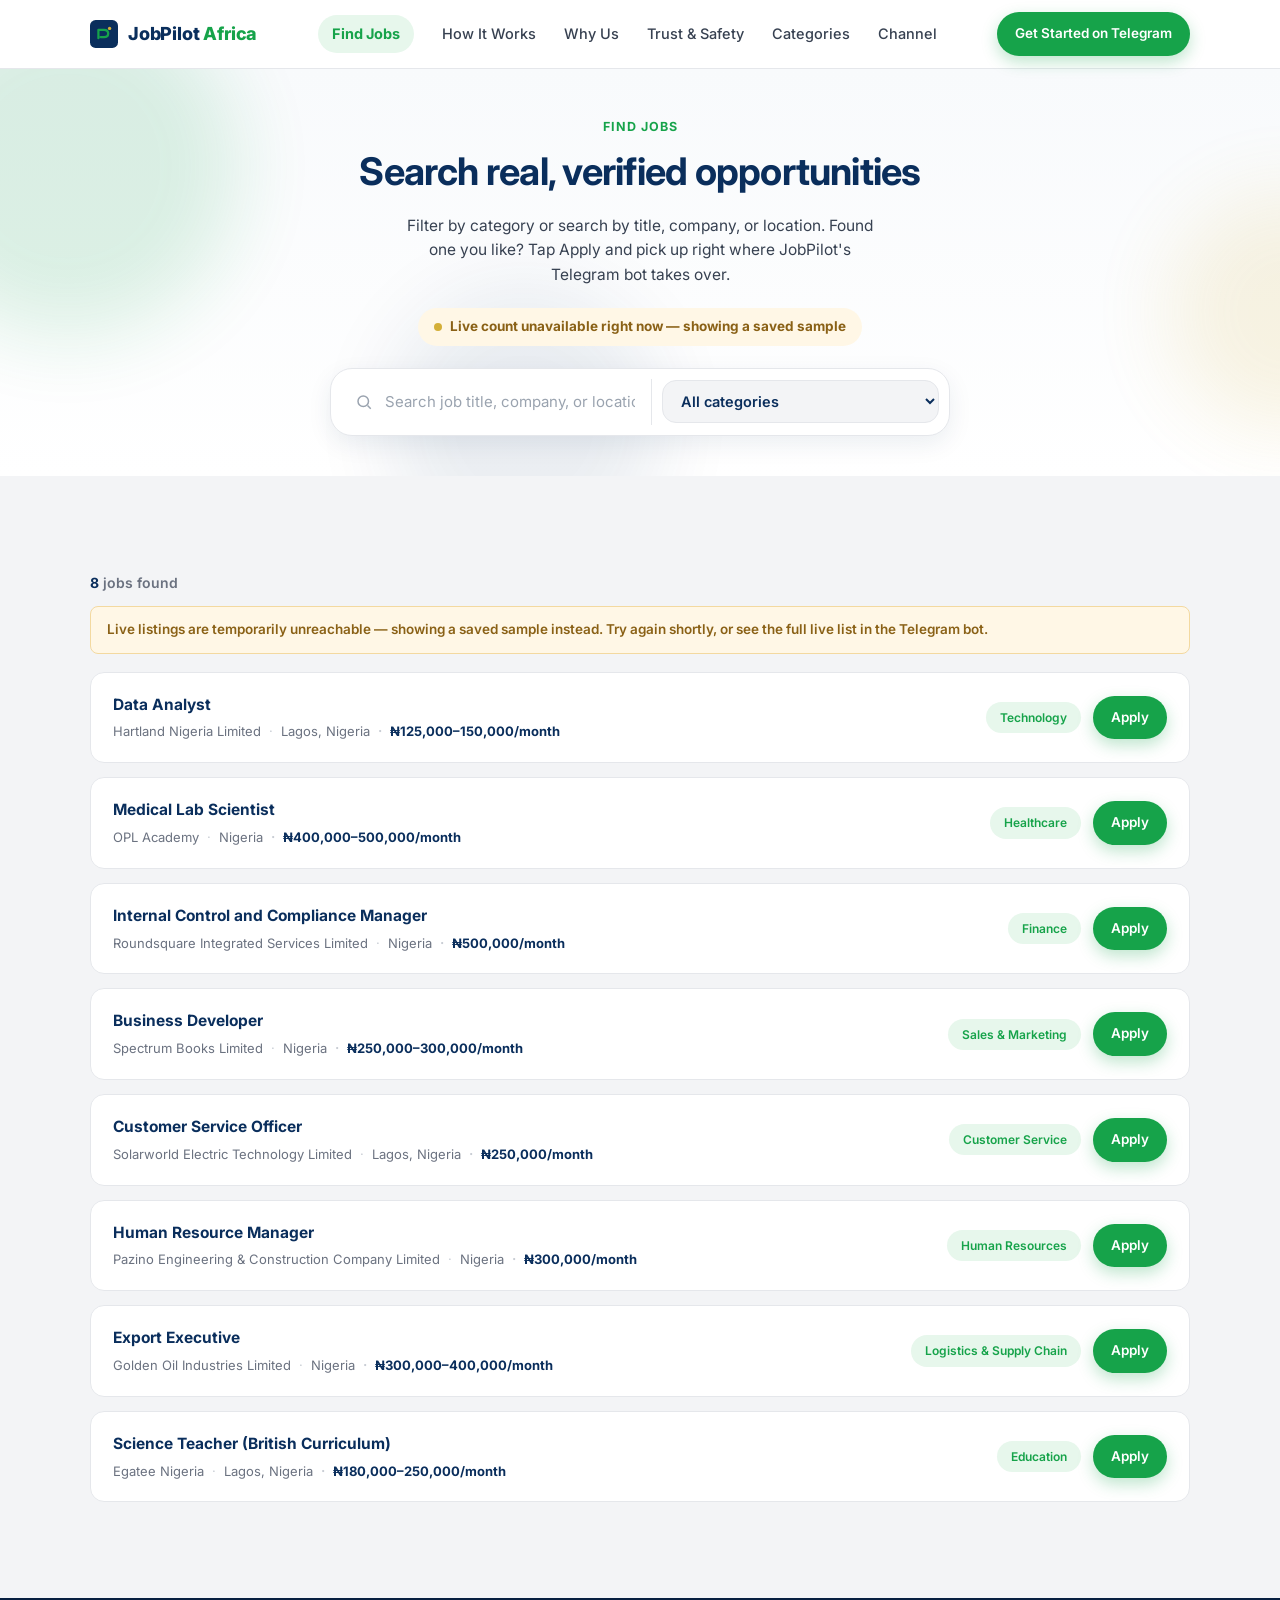
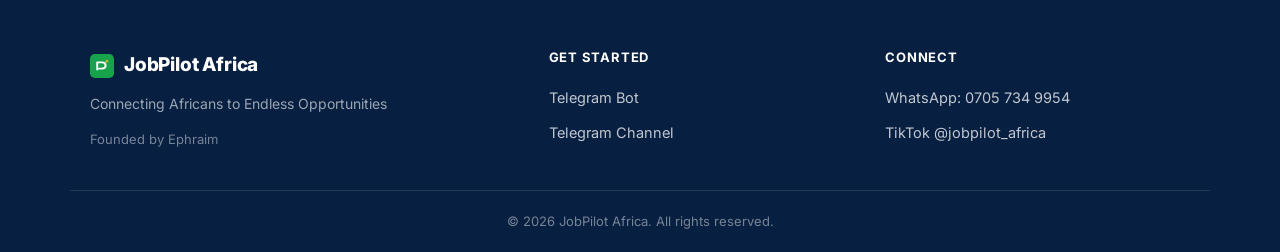
==== commit abc968e4: "Connect jobs search page to live JobPilot database, add total jobs counter" ====
--- a/jobs.html
+++ b/jobs.html
@@ -79,6 +79,11 @@
       <h1>Search real, verified opportunities</h1>
       <p class="jobs-hero-sub">Filter by category or search by title, company, or location. Found one you like? Tap Apply and pick up right where JobPilot's Telegram bot takes over.</p>
 
+      <div class="live-jobs-badge" id="liveJobsBadge" aria-live="polite">
+        <span class="live-dot" aria-hidden="true"></span>
+        <span id="liveJobsCount">Connecting to live listings…</span>
+      </div>
+
       <div class="jobs-search-bar">
         <label class="jobs-search-input-wrap">
           <svg width="18" height="18" viewBox="0 0 24 24" fill="none" stroke="currentColor" stroke-width="2" aria-hidden="true"><circle cx="11" cy="11" r="7"/><path d="M21 21l-4.3-4.3"/></svg>
@@ -97,6 +102,8 @@
       <div class="jobs-results-bar">
         <p class="jobs-results-count" id="resultsCount" aria-live="polite"></p>
       </div>
+
+      <p class="jobs-fallback-notice" id="jobsFallbackNotice" role="status">Live listings are temporarily unreachable — showing a saved sample instead. Try again shortly, or see the full live list in the Telegram bot.</p>
 
       <div class="search-loading" id="searchLoading" aria-hidden="true">
         <span class="dots"><span></span><span></span><span></span></span>
--- a/styles.css
+++ b/styles.css
@@ -528,6 +528,9 @@
   padding: 30px 20px;
 }
 .stat { text-align: center; }
+/* 5th tile (live jobs) sits alone on the last mobile row — span both
+   columns so it centers instead of hugging the left edge. */
+.stats-grid .stat:last-child:nth-child(5) { grid-column: 1 / -1; }
 .stat-num { display: block; font-size: 26px; font-weight: 800; color: var(--gold); font-variant-numeric: tabular-nums; }
 .stat-label { display: block; font-size: 12.5px; color: rgba(255,255,255,0.75); margin-top: 4px; }
 
@@ -735,7 +738,41 @@
 .jobs-hero-inner { position: relative; z-index: 1; max-width: 680px; margin: 0 auto; }
 .jobs-hero .eyebrow { justify-content: center; display: flex; }
 .jobs-hero h1 { font-size: clamp(26px, 5vw, 38px); letter-spacing: -0.02em; }
-.jobs-hero-sub { color: var(--grey-dark); font-size: 15.5px; max-width: 480px; margin: 0 auto 28px; }
+.jobs-hero-sub { color: var(--grey-dark); font-size: 15.5px; max-width: 480px; margin: 0 auto 20px; }
+
+/* Live database indicator — small pulsing dot + count, sits between the
+   subhead and the search bar so the "this is real and live" signal lands
+   before the user even starts typing. */
+.live-jobs-badge {
+  display: inline-flex;
+  align-items: center;
+  gap: 8px;
+  background: #E7F7EC;
+  color: var(--green-dark);
+  font-size: 13.5px;
+  font-weight: 700;
+  padding: 8px 16px;
+  border-radius: 999px;
+  margin-bottom: 22px;
+}
+.live-dot {
+  width: 8px;
+  height: 8px;
+  border-radius: 50%;
+  background: var(--green);
+  flex-shrink: 0;
+  animation: liveDotPulse 1.8s ease-in-out infinite;
+}
+@keyframes liveDotPulse {
+  0%, 100% { box-shadow: 0 0 0 0 rgba(22, 163, 74, 0.45); }
+  50% { box-shadow: 0 0 0 5px rgba(22, 163, 74, 0); }
+}
+.live-jobs-badge.is-fallback { background: #FFF7E6; color: #8A6116; }
+.live-jobs-badge.is-fallback .live-dot {
+  background: var(--gold);
+  animation: none;
+  box-shadow: none;
+}
 
 /* Search bar */
 .jobs-search-bar {
@@ -820,6 +857,19 @@
 }
 .jobs-results-count { font-size: 14px; color: #6B7280; font-weight: 600; }
 .jobs-results-count strong { color: var(--navy); }
+
+.jobs-fallback-notice {
+  display: none;
+  background: #FFF7E6;
+  border: 1px solid #F3D9A0;
+  color: #8A6116;
+  font-size: 13.5px;
+  font-weight: 600;
+  padding: 12px 16px;
+  border-radius: var(--radius-sm);
+  margin: -6px 0 18px;
+}
+.jobs-fallback-notice.is-active { display: block; }
 
 .jobs-results-grid {
   display: grid;
@@ -931,7 +981,7 @@
   .btn::before { display: none; }
   .hero-blobs { transform: none !important; opacity: 0.14 !important; }
   html { scroll-behavior: auto; }
-  .search-loading span { animation: none !important; }
+  .search-loading span, .live-dot { animation: none !important; }
 }
 
 /* ==========================================================
@@ -941,7 +991,8 @@
   .grid-3 { grid-template-columns: repeat(2, 1fr); }
   .steps { grid-template-columns: repeat(2, 1fr); }
   .category-grid { grid-template-columns: repeat(3, 1fr); }
-  .stats-grid { grid-template-columns: repeat(4, 1fr); }
+  .stats-grid { grid-template-columns: repeat(5, 1fr); }
+  .stats-grid .stat:last-child:nth-child(5) { grid-column: auto; }
   .jobs-search-bar { flex-direction: row; align-items: center; }
   .jobs-search-input-wrap { border-right: 1px solid var(--border); }
 }
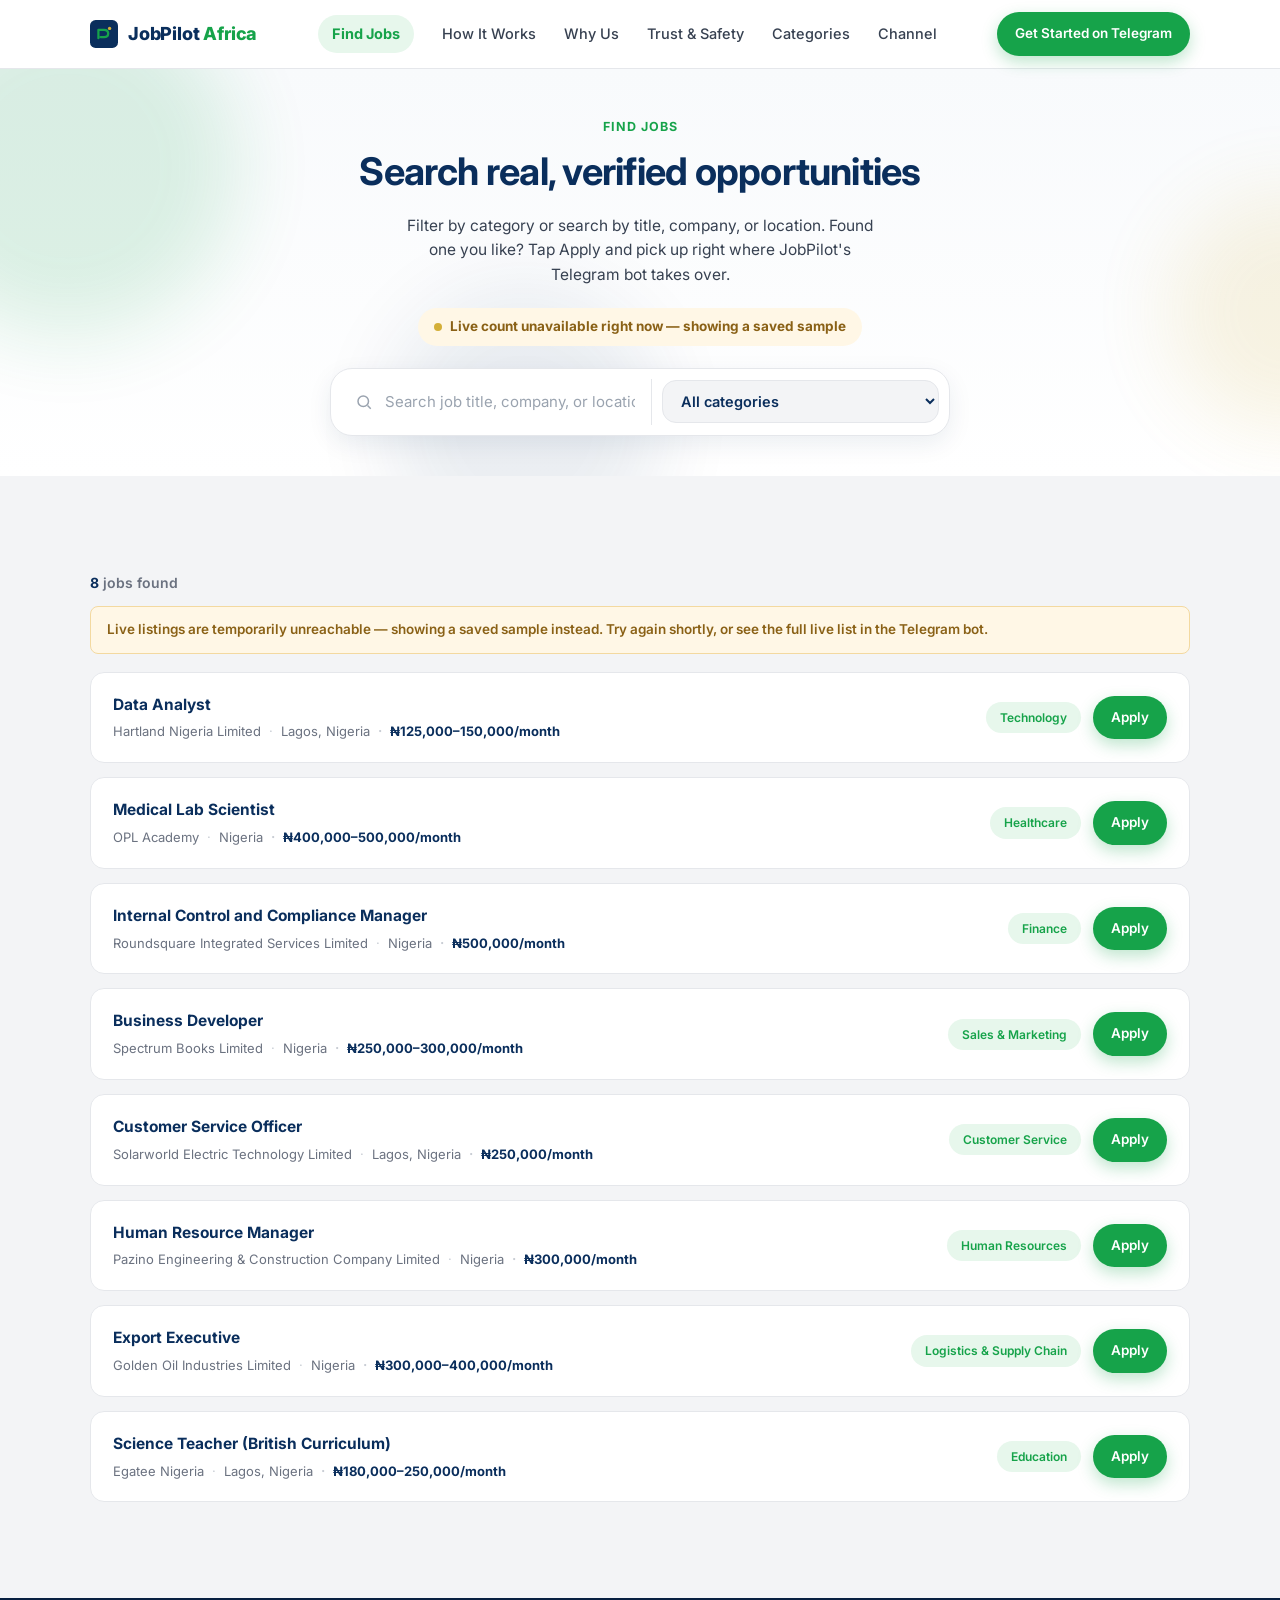
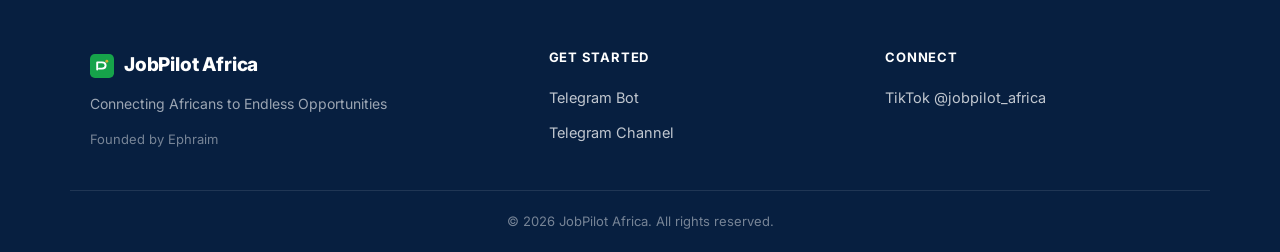
==== commit 48e96a3a: "Point canonical/OG tags and sitemap to jobpilotafrica.com" ====
--- a/jobs.html
+++ b/jobs.html
@@ -5,6 +5,15 @@
 <meta name="viewport" content="width=device-width, initial-scale=1.0">
 <title>Find Jobs — JobPilot Africa</title>
 <meta name="description" content="Search and filter real, verified job listings from JobPilot Africa across 16 industries in Nigeria, then apply straight from Telegram.">
+
+<meta property="og:title" content="Find Jobs — JobPilot Africa">
+<meta property="og:description" content="Search real, verified job listings across Nigeria, then apply straight from Telegram.">
+<meta property="og:type" content="website">
+<meta property="og:url" content="https://jobpilotafrica.com/jobs.html">
+<meta property="og:image" content="https://jobpilotafrica.com/apple-touch-icon.png">
+<meta name="twitter:card" content="summary">
+
+<link rel="canonical" href="https://jobpilotafrica.com/jobs.html">
 
 <link rel="icon" href="favicon.ico" sizes="any">
 <link rel="icon" href="favicon-32.png" type="image/png" sizes="32x32">
@@ -148,7 +157,6 @@
 
     <div class="footer-col">
       <h4>Connect</h4>
-      <a href="https://wa.me/2347057349954" target="_blank" rel="noopener">WhatsApp: 0705 734 9954</a>
       <a href="https://www.tiktok.com/@jobpilot_africa" target="_blank" rel="noopener">TikTok @jobpilot_africa</a>
     </div>
   </div>
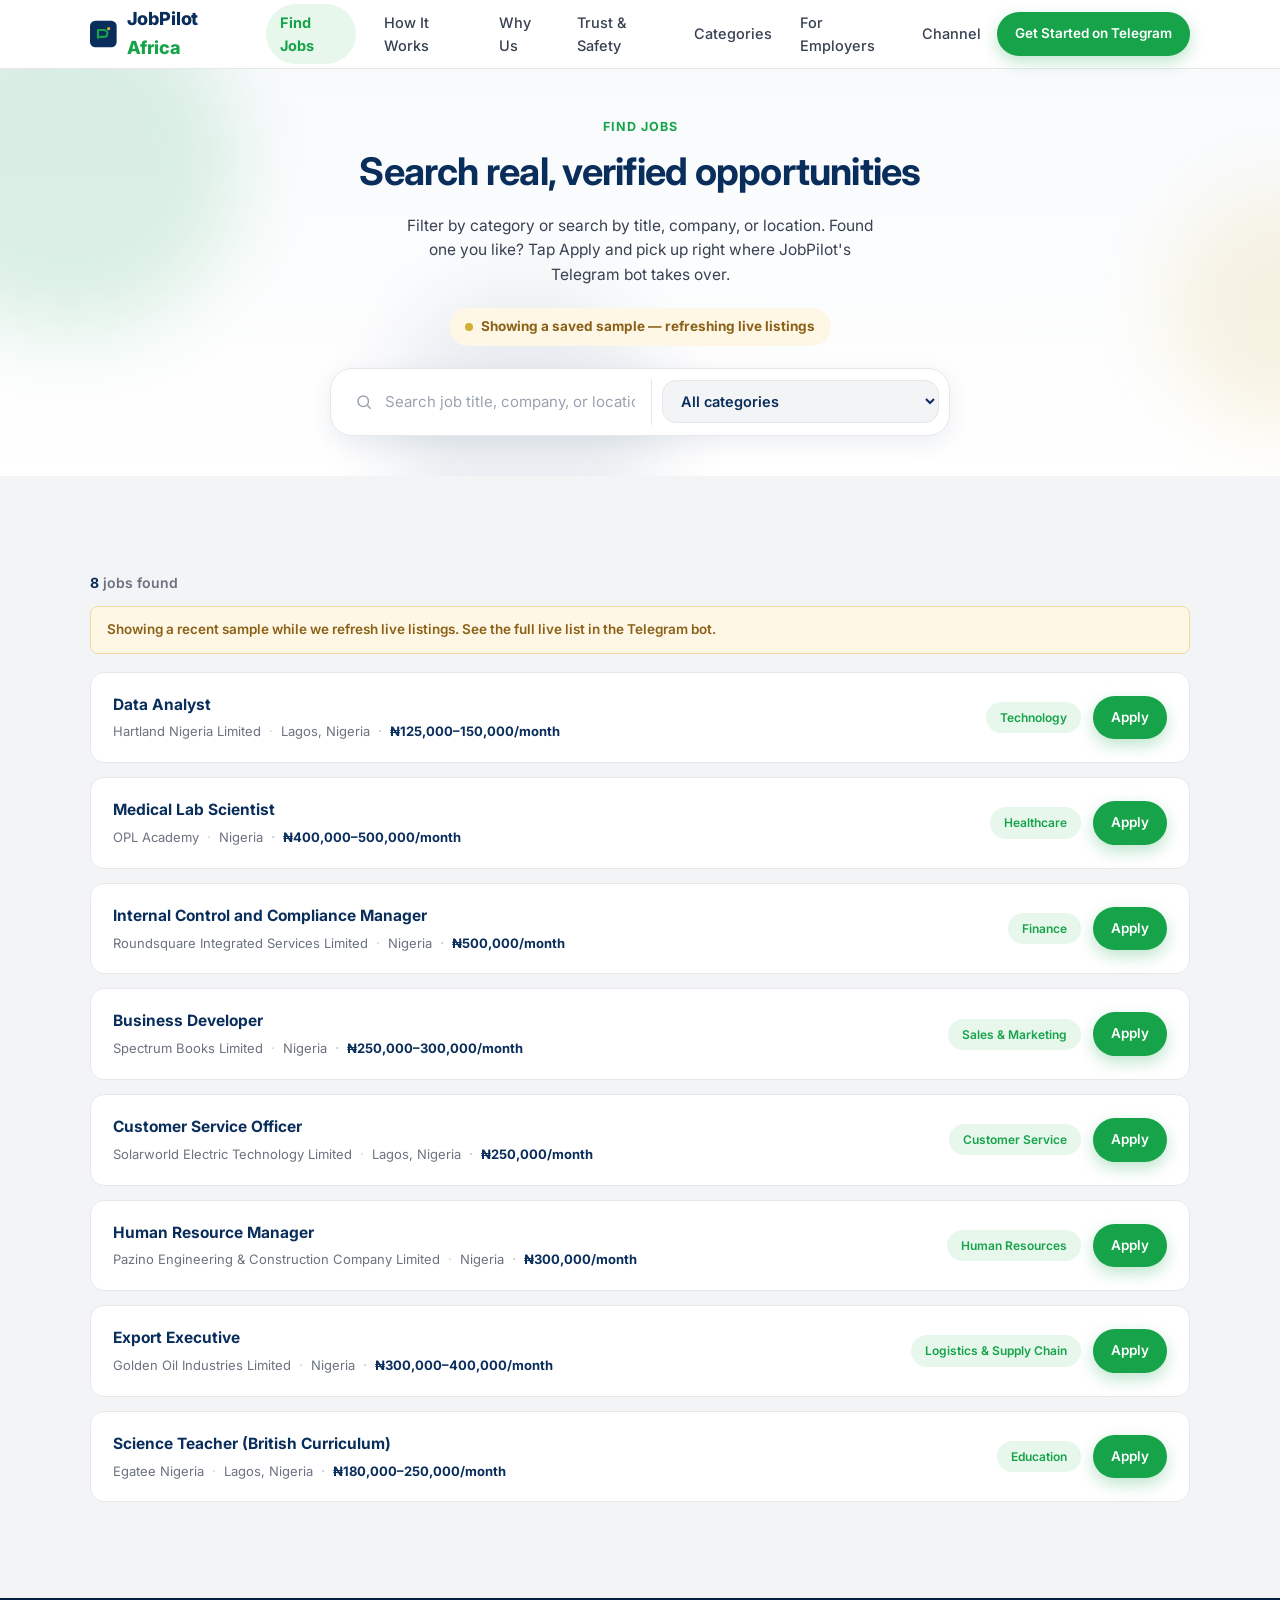
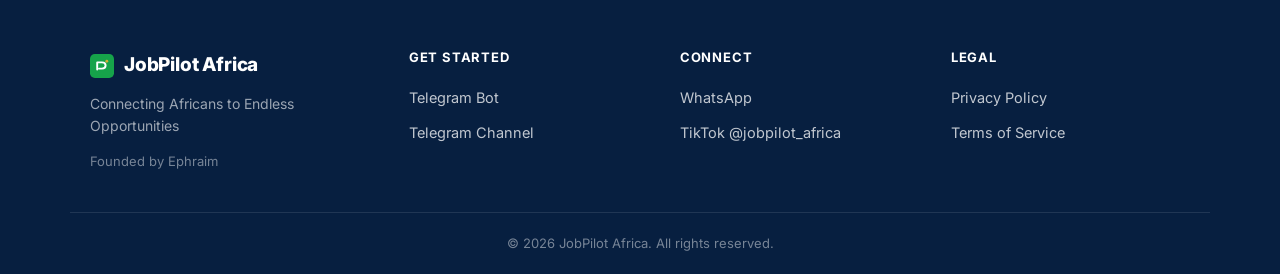
==== commit da7170f0: "Refine site copy per review, add For Employers section and legal pages" ====
--- a/jobs.html
+++ b/jobs.html
@@ -52,6 +52,7 @@
       <a href="index.html#why-us">Why Us</a>
       <a href="index.html#trust">Trust &amp; Safety</a>
       <a href="index.html#categories">Categories</a>
+      <a href="index.html#employers">For Employers</a>
       <a href="https://t.me/jobpilotafrica" target="_blank" rel="noopener">Channel</a>
     </nav>
 
@@ -69,6 +70,7 @@
     <a href="index.html#why-us">Why Us</a>
     <a href="index.html#trust">Trust &amp; Safety</a>
     <a href="index.html#categories">Categories</a>
+    <a href="index.html#employers">For Employers</a>
     <a href="https://t.me/jobpilotafrica" target="_blank" rel="noopener">Our Channel</a>
     <a class="btn btn-primary" href="https://t.me/JobPilot_Africa_Bot" target="_blank" rel="noopener">Get Started on Telegram</a>
   </div>
@@ -112,7 +114,7 @@
         <p class="jobs-results-count" id="resultsCount" aria-live="polite"></p>
       </div>
 
-      <p class="jobs-fallback-notice" id="jobsFallbackNotice" role="status">Live listings are temporarily unreachable — showing a saved sample instead. Try again shortly, or see the full live list in the Telegram bot.</p>
+      <p class="jobs-fallback-notice" id="jobsFallbackNotice" role="status">Showing a recent sample while we refresh live listings. See the full live list in the Telegram bot.</p>
 
       <div class="search-loading" id="searchLoading" aria-hidden="true">
         <span class="dots"><span></span><span></span><span></span></span>
@@ -157,7 +159,14 @@
 
     <div class="footer-col">
       <h4>Connect</h4>
+      <a href="https://wa.me/2347057349954" target="_blank" rel="noopener">WhatsApp</a>
       <a href="https://www.tiktok.com/@jobpilot_africa" target="_blank" rel="noopener">TikTok @jobpilot_africa</a>
+    </div>
+
+    <div class="footer-col">
+      <h4>Legal</h4>
+      <a href="privacy.html">Privacy Policy</a>
+      <a href="terms.html">Terms of Service</a>
     </div>
   </div>
 
--- a/styles.css
+++ b/styles.css
@@ -547,6 +547,17 @@
   gap: 20px;
 }
 
+/* ---- Legal pages (Privacy Policy / Terms of Service) ---- */
+.legal-content { max-width: 720px; margin: 0 auto; }
+.legal-content .legal-updated { color: #6B7280; font-size: 14px; margin: 0 0 36px; }
+.legal-content h2 { font-size: 21px; color: var(--navy); letter-spacing: -0.01em; margin: 40px 0 12px; }
+.legal-content h2:first-of-type { margin-top: 0; }
+.legal-content h3 { font-size: 16px; color: var(--navy); margin: 22px 0 8px; }
+.legal-content p { margin: 0 0 16px; font-size: 15.5px; }
+.legal-content ul { margin: 0 0 16px; padding-left: 22px; }
+.legal-content li { margin-bottom: 8px; font-size: 15.5px; }
+.legal-content a { color: var(--green-dark); text-decoration: underline; }
+
 .card {
   background: var(--white);
   border: 1px solid var(--border);
@@ -1004,7 +1015,7 @@
   .mobile-nav { display: none !important; }
 
   .hero-inner { grid-template-columns: 1.05fr 0.95fr; padding: 84px 20px 64px; }
-  .footer-inner { grid-template-columns: 1.4fr 1fr 1fr; }
+  .footer-inner { grid-template-columns: 1.2fr 1fr 1fr 1fr; }
 }
 
 @media (min-width: 1024px) {
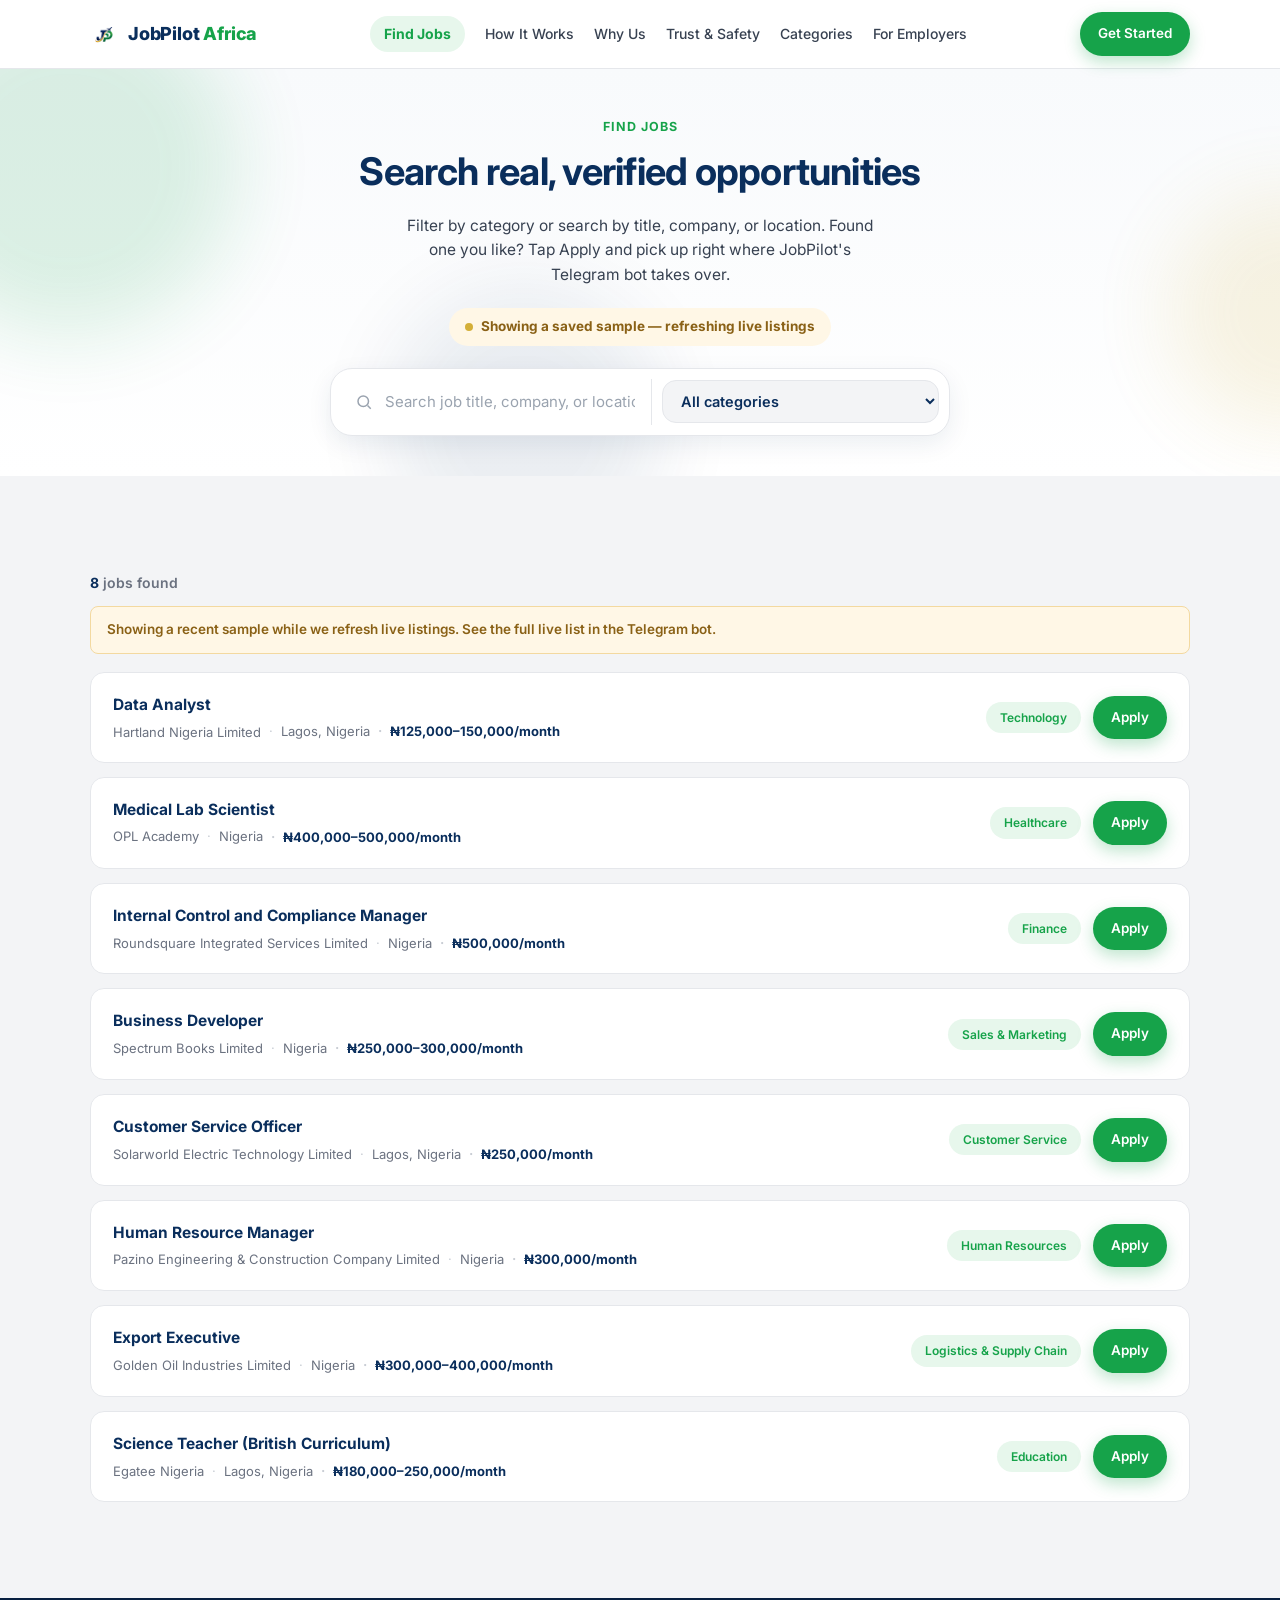
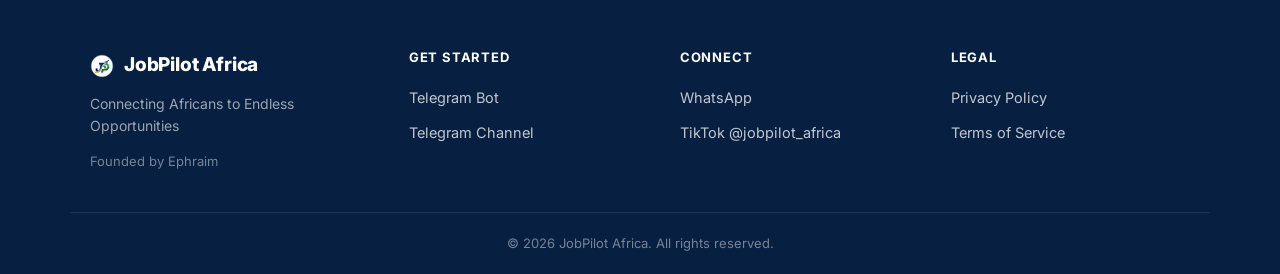
==== commit bd594c5a: "Fix nav layout, replace logo mark and favicon with official brand assets" ====
--- a/jobs.html
+++ b/jobs.html
@@ -37,11 +37,7 @@
   <div class="container header-inner">
     <a href="index.html" class="brand">
       <span class="brand-mark" aria-hidden="true">
-        <svg width="28" height="28" viewBox="0 0 100 100" fill="none">
-          <rect width="100" height="100" rx="20" fill="#0A2E5C"/>
-          <path d="M30 65 L30 35 L50 35 Q65 35 65 48 Q65 61 50 61 L38 61" stroke="#16A34A" stroke-width="8" fill="none" stroke-linecap="round" stroke-linejoin="round"/>
-          <circle cx="70" cy="30" r="6" fill="#D4AF37"/>
-        </svg>
+        <img src="logo-mark.png" width="28" height="28" alt="">
       </span>
       <span class="brand-name">JobPilot <span class="brand-name-accent">Africa</span></span>
     </a>
@@ -53,11 +49,10 @@
       <a href="index.html#trust">Trust &amp; Safety</a>
       <a href="index.html#categories">Categories</a>
       <a href="index.html#employers">For Employers</a>
-      <a href="https://t.me/jobpilotafrica" target="_blank" rel="noopener">Channel</a>
     </nav>
 
     <div class="header-actions">
-      <a class="btn btn-primary btn-sm" href="https://t.me/JobPilot_Africa_Bot" target="_blank" rel="noopener">Get Started on Telegram</a>
+      <a class="btn btn-primary btn-sm" href="https://t.me/JobPilot_Africa_Bot" target="_blank" rel="noopener">Get Started</a>
       <button class="nav-toggle" id="navToggle" aria-label="Toggle menu" aria-expanded="false" aria-controls="mobileNav">
         <span></span><span></span><span></span>
       </button>
@@ -139,11 +134,7 @@
     <div class="footer-brand">
       <span class="brand">
         <span class="brand-mark" aria-hidden="true">
-          <svg width="24" height="24" viewBox="0 0 100 100" fill="none">
-            <rect width="100" height="100" rx="20" fill="#16A34A"/>
-            <path d="M30 65 L30 35 L50 35 Q65 35 65 48 Q65 61 50 61 L38 61" stroke="#FFFFFF" stroke-width="8" fill="none" stroke-linecap="round" stroke-linejoin="round"/>
-            <circle cx="70" cy="30" r="6" fill="#D4AF37"/>
-          </svg>
+          <img src="logo-mark.png" width="24" height="24" alt="">
         </span>
         <span class="brand-name footer-brand-name">JobPilot Africa</span>
       </span>
--- a/styles.css
+++ b/styles.css
@@ -173,14 +173,16 @@
 .main-nav {
   display: none;
   align-items: center;
-  gap: 28px;
+  gap: 20px;
   font-weight: 500;
-  font-size: 14.5px;
+  font-size: 14px;
   color: var(--grey-dark);
+  flex-wrap: nowrap;
 }
 .main-nav a {
   position: relative;
   padding: 4px 0;
+  white-space: nowrap;
   transition: color 0.2s ease;
 }
 .main-nav a::after {
@@ -1009,13 +1011,18 @@
 }
 
 @media (min-width: 860px) {
+  .hero-inner { grid-template-columns: 1.05fr 0.95fr; padding: 84px 20px 64px; }
+  .footer-inner { grid-template-columns: 1.2fr 1fr 1fr 1fr; }
+}
+
+/* Full desktop nav needs real breathing room for six links plus the CTA —
+   switching to it too early was causing labels to wrap onto two lines and
+   look cramped, so the hamburger menu now covers a wider range. */
+@media (min-width: 1080px) {
   .main-nav { display: flex; }
   .header-actions .btn-primary { display: inline-flex; }
   .nav-toggle { display: none; }
   .mobile-nav { display: none !important; }
-
-  .hero-inner { grid-template-columns: 1.05fr 0.95fr; padding: 84px 20px 64px; }
-  .footer-inner { grid-template-columns: 1.2fr 1fr 1fr 1fr; }
 }
 
 @media (min-width: 1024px) {
